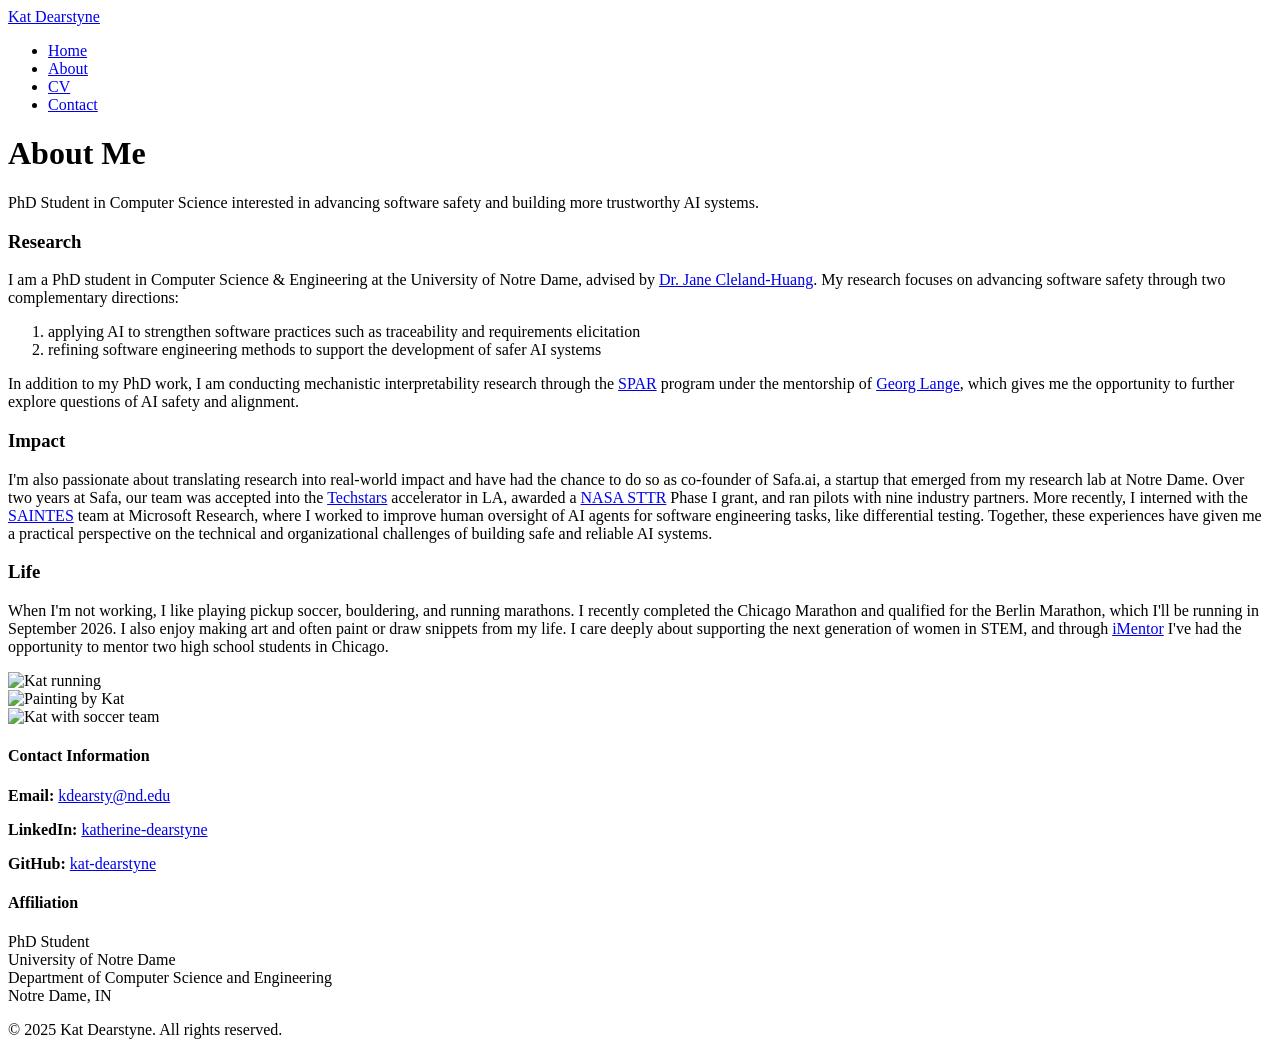
==== about.html @ bb5554ee "update to most recent" ====
<!DOCTYPE html>
<html lang="en">
<head>
    <meta charset="UTF-8">
    <meta name="viewport" content="width=device-width, initial-scale=1.0">
    <title>About - Kat Dearstyne</title>
    <link rel="stylesheet" href="css/style.css">
    <link rel="preconnect" href="https://fonts.googleapis.com">
    <link rel="preconnect" href="https://fonts.gstatic.com" crossorigin>
    <link href="https://fonts.googleapis.com/css2?family=Inter:wght@300;400;500;600;700&display=swap" rel="stylesheet">
</head>
<body>
    <header class="header">
        <nav class="nav">
            <div class="nav-container">
                <a href="index.html" class="nav-logo">Kat Dearstyne</a>
                <ul class="nav-menu">
                    <li class="nav-item">
                        <a href="index.html" class="nav-link">Home</a>
                    </li>
                    <li class="nav-item">
                        <a href="about.html" class="nav-link active">About</a>
                    </li>
                    <li class="nav-item">
                        <a href="cv-research.html" class="nav-link">CV</a>
                    </li>
                    <li class="nav-item">
                        <a href="contact.html" class="nav-link">Contact</a>
                    </li>
                </ul>
                <div class="hamburger">
                    <span class="bar"></span>
                    <span class="bar"></span>
                    <span class="bar"></span>
                </div>
            </div>
        </nav>
    </header>

    <main class="main-content">
        <div class="container">
            <div class="about-header">
                <h1>About Me</h1>
                <p class="lead">PhD Student in Computer Science interested in advancing software safety and building more trustworthy AI systems.</p>
            </div>

            <section class="about-section">
                <div class="about-grid">
                    <div class="about-content">
                    <h3>Research</h3>
                        <p class="spaced-paragraph">I am a PhD student in Computer Science & Engineering at the University of Notre Dame, advised by <a href="https://engineering.nd.edu/faculty/jane-cleland-huang/" target="_blank">Dr. Jane Cleland-Huang</a>. My research focuses on <span class="research-highlight">advancing software safety through two complementary directions</span>:
                        <ol class="inline-research-list">
                            <li><span class="research-highlight">applying AI to strengthen software practices such as traceability and requirements elicitation</span></li>
                            <li><span class="research-highlight">refining software engineering methods to support the development of safer AI systems</span></li>
                        </ol>
                        In addition to my PhD work, I am conducting <span class="research-highlight">mechanistic interpretability research</span> through the <a href="https://sparai.org/" target="_blank">SPAR</a> program under the mentorship of <a href="https://georglange.com/" target="_blank">Georg Lange</a>, which gives me the opportunity to further explore questions of AI safety and alignment.</p>

                        <h3>Impact</h3>
                        <p class="spaced-paragraph">I'm also passionate about translating research into real-world impact and have had the chance to do so as co-founder of Safa.ai, a startup that emerged from my research lab at Notre Dame. Over two years at Safa, our team was accepted into the <a href="https://www.techstars.com/newsroom/announcing-the-techstars-los-angeles-accelerator-spring-class-of-2023" target="_blank">Techstars</a> accelerator in LA, awarded a <a href="https://www.nasa.gov/sbir_sttr/" target="_blank">NASA STTR</a> Phase I grant, and ran pilots with nine industry partners. More recently, I interned with the <a href="https://www.microsoft.com/en-us/research/group/saintes-group/" target="_blank">SAINTES</a>  team at Microsoft Research, where I worked to improve human oversight of AI agents for software engineering tasks, like differential testing. Together, these experiences have given me a practical perspective on the technical and organizational challenges of building safe and reliable AI systems.</p>
                        
                        <h3>Life</h3>
                        <p class="spaced-paragraph">When I'm not working, I like playing pickup soccer, bouldering, and running marathons. I recently completed the Chicago Marathon and qualified for the Berlin Marathon, which I'll be running in September 2026. I also enjoy making art and often paint or draw snippets from my life. I care deeply about supporting the next generation of women in STEM, and through <a href="https://imentor.org/" target="_blank">iMentor</a> I've had the opportunity to mentor two high school students in Chicago.</p>


                    </div>
                    <div class="about-sidebar">
                        <div class="images-sidebar">
                            <div class="image-item">
                                <img src="images/running.JPG" alt="Kat running" class="activity-photo">
                            </div>
                            <div class="image-item">
                                <img src="images/painting.jpg" alt="Painting by Kat" class="activity-photo">
                            </div>
                            <div class="image-item">
                                <img src="images/soccer_team.png" alt="Kat with soccer team" class="activity-photo">
                            </div>
                        </div>
                    </div>
                </div>
            </section>

        </div>
    </main>

    <footer id="contact" class="footer">
        <div class="container">
            <div class="footer-content">
                <div class="contact-info">
                    <h4>Contact Information</h4>
                    <p><strong>Email:</strong> <a href="mailto:kdearsty@nd.edu">kdearsty@nd.edu</a></p>
                    <p><strong>LinkedIn:</strong> <a href="https://linkedin.com/in/katherine-dearstyne" target="_blank">katherine-dearstyne</a></p>
                    <p><strong>GitHub:</strong> <a href="https://github.com/kat-dearstyne" target="_blank">kat-dearstyne</a></p>
                </div>
                <div class="affiliation">
                    <h4>Affiliation</h4>
                    <p>PhD Student<br>
                    University of Notre Dame<br>
                    Department of Computer Science and Engineering<br>
                    Notre Dame, IN</p>
                </div>
            </div>
            <div class="footer-bottom">
                <p>&copy; 2025 Kat Dearstyne. All rights reserved.</p>
            </div>
        </div>
    </footer>

    <script src="js/script.js"></script>
</body>
</html>
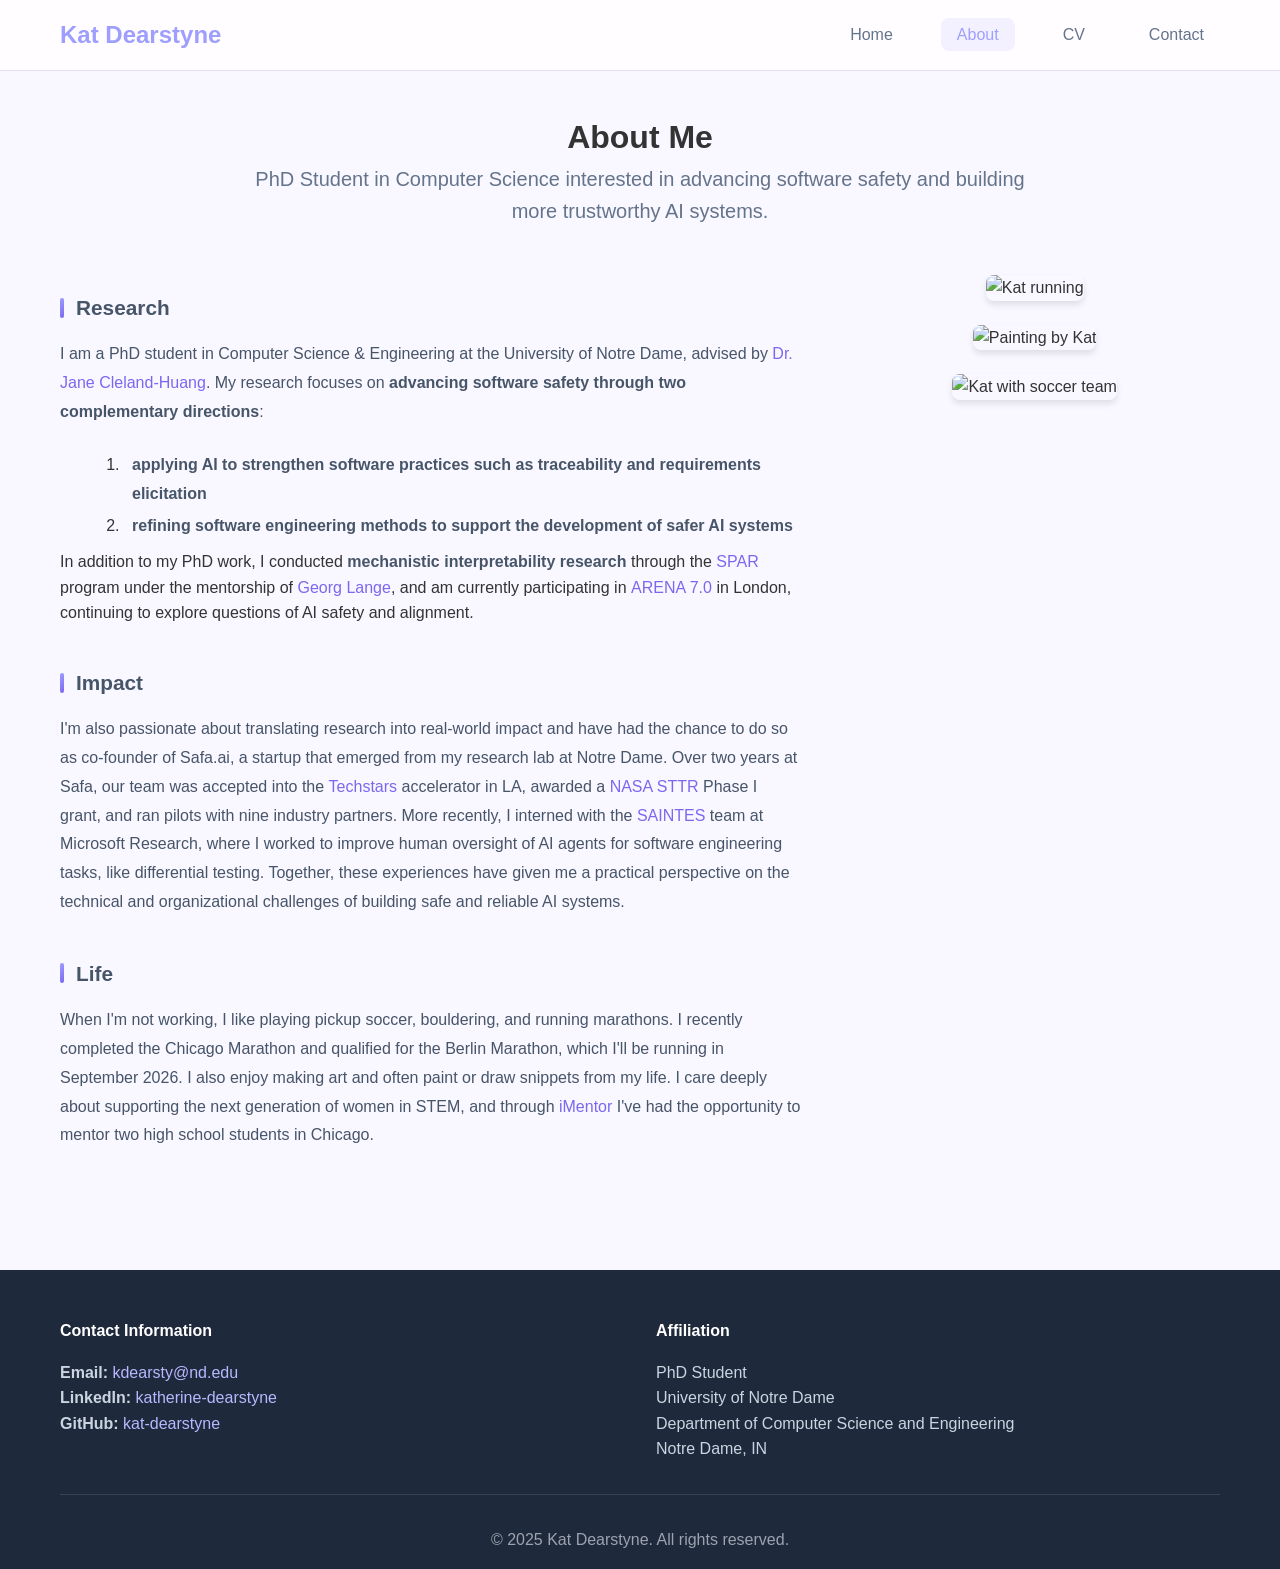
==== commit 601b85a1: "updates for recent changes in positions and projects" ====
--- a/about.html
+++ b/about.html
@@ -53,7 +53,7 @@
                             <li><span class="research-highlight">applying AI to strengthen software practices such as traceability and requirements elicitation</span></li>
                             <li><span class="research-highlight">refining software engineering methods to support the development of safer AI systems</span></li>
                         </ol>
-                        In addition to my PhD work, I am conducting <span class="research-highlight">mechanistic interpretability research</span> through the <a href="https://sparai.org/" target="_blank">SPAR</a> program under the mentorship of <a href="https://georglange.com/" target="_blank">Georg Lange</a>, which gives me the opportunity to further explore questions of AI safety and alignment.</p>
+                        In addition to my PhD work, I conducted <span class="research-highlight">mechanistic interpretability research</span> through the <a href="https://sparai.org/" target="_blank">SPAR</a> program under the mentorship of <a href="https://georglange.com/" target="_blank">Georg Lange</a>, and am currently participating in <a href="https://www.arena.education/" target="_blank">ARENA 7.0</a> in London, continuing to explore questions of AI safety and alignment.</p>
 
                         <h3>Impact</h3>
                         <p class="spaced-paragraph">I'm also passionate about translating research into real-world impact and have had the chance to do so as co-founder of Safa.ai, a startup that emerged from my research lab at Notre Dame. Over two years at Safa, our team was accepted into the <a href="https://www.techstars.com/newsroom/announcing-the-techstars-los-angeles-accelerator-spring-class-of-2023" target="_blank">Techstars</a> accelerator in LA, awarded a <a href="https://www.nasa.gov/sbir_sttr/" target="_blank">NASA STTR</a> Phase I grant, and ran pilots with nine industry partners. More recently, I interned with the <a href="https://www.microsoft.com/en-us/research/group/saintes-group/" target="_blank">SAINTES</a>  team at Microsoft Research, where I worked to improve human oversight of AI agents for software engineering tasks, like differential testing. Together, these experiences have given me a practical perspective on the technical and organizational challenges of building safe and reliable AI systems.</p>
--- a/css/style.css
+++ b/css/style.css
@@ -0,0 +1,1454 @@
+/* Reset and Base Styles */
+* {
+    margin: 0;
+    padding: 0;
+    box-sizing: border-box;
+}
+
+html {
+    scroll-behavior: smooth;
+}
+
+body {
+    font-family: 'Inter', -apple-system, BlinkMacSystemFont, 'Segoe UI', sans-serif;
+    line-height: 1.6;
+    color: #333;
+    background: #f9f7ff;
+}
+
+.container {
+    max-width: 1200px;
+    margin: 0 auto;
+    padding: 0 20px;
+}
+
+/* Navigation */
+.header {
+    position: fixed;
+    top: 0;
+    width: 100%;
+    background: rgba(255, 253, 255, 0.97);
+    backdrop-filter: blur(10px);
+    border-bottom: 1px solid #e2e0f0;
+    z-index: 1000;
+}
+
+.nav {
+    padding: 1rem 0;
+}
+
+.nav-container {
+    display: flex;
+    justify-content: space-between;
+    align-items: center;
+    max-width: 1200px;
+    margin: 0 auto;
+    padding: 0 20px;
+}
+
+.nav-logo {
+    font-size: 1.5rem;
+    font-weight: 600;
+    color: #9E9EFF;
+    text-decoration: none;
+}
+
+.nav-menu {
+    display: flex;
+    list-style: none;
+    gap: 2rem;
+}
+
+.nav-link {
+    color: #64748b;
+    text-decoration: none;
+    font-weight: 500;
+    padding: 0.5rem 1rem;
+    border-radius: 0.5rem;
+    transition: all 0.3s ease;
+}
+
+.nav-link:hover,
+.nav-link.active {
+    color: #9E9EFF;
+    background-color: #f3f1ff;
+}
+
+.hamburger {
+    display: none;
+    flex-direction: column;
+    cursor: pointer;
+}
+
+.bar {
+    width: 25px;
+    height: 3px;
+    background-color: #333;
+    margin: 3px 0;
+    transition: 0.3s;
+}
+
+/* Main Content */
+.main-content {
+    margin-top: 80px;
+    padding: 2rem 0;
+}
+
+/* Hero Section */
+.hero {
+    padding: 6rem 0 4rem;
+    background: linear-gradient(135deg, #9E9EFF 0%, #7B68EE 50%, #6A5ACD 100%);
+    color: white;
+}
+
+.hero-content {
+    display: grid;
+    grid-template-columns: 2fr 1fr;
+    gap: 3rem;
+    align-items: center;
+}
+
+.hero-title {
+    font-size: 3.5rem;
+    font-weight: 700;
+    margin-bottom: 1rem;
+    line-height: 1.2;
+}
+
+.hero-subtitle {
+    font-size: 1.5rem;
+    font-weight: 400;
+    color: #e2e8f0;
+    margin-bottom: 1.5rem;
+}
+
+.hero-description {
+    font-size: 1.1rem;
+    line-height: 1.8;
+    margin-bottom: 2rem;
+    color: #f1f5f9;
+}
+
+.hero-buttons {
+    display: flex;
+    gap: 1rem;
+}
+
+.btn {
+    padding: 0.75rem 1.5rem;
+    border-radius: 0.5rem;
+    text-decoration: none;
+    font-weight: 600;
+    transition: all 0.3s ease;
+    display: inline-block;
+}
+
+.btn-primary {
+    background: #9E9EFF;
+    color: white;
+    border: 2px solid #9E9EFF;
+}
+
+.btn-primary:hover {
+    background: #8282FF;
+    border-color: #8282FF;
+}
+
+.btn-secondary {
+    background: transparent;
+    color: white;
+    border: 2px solid white;
+}
+
+.btn-secondary:hover {
+    background: white;
+    color: #9E9EFF;
+}
+
+.btn-outline {
+    background: transparent;
+    color: #9E9EFF;
+    border: 2px solid #9E9EFF;
+}
+
+.btn-outline:hover {
+    background: #9E9EFF;
+    color: white;
+}
+
+.hero-image {
+    text-align: center;
+    display: flex;
+    justify-content: center;
+    align-items: center;
+}
+
+.profile-photo {
+    width: 300px;
+    height: 300px;
+    border-radius: 50%;
+    object-fit: cover;
+    border: 4px solid rgba(255, 255, 255, 0.9);
+    box-shadow: 0 10px 30px rgba(0, 0, 0, 0.3);
+}
+
+.placeholder-image {
+    width: 300px;
+    height: 300px;
+    background: rgba(255, 255, 255, 0.1);
+    border-radius: 50%;
+    display: flex;
+    align-items: center;
+    justify-content: center;
+    color: #e2e8f0;
+    font-size: 1rem;
+    backdrop-filter: blur(10px);
+    border: 2px solid rgba(255, 255, 255, 0.2);
+}
+
+/* Sections */
+.section-title {
+    font-size: 2.5rem;
+    font-weight: 700;
+    color: #1e293b;
+    margin-bottom: 3rem;
+    text-align: center;
+}
+
+.highlights {
+    padding: 4rem 0;
+    background: #f3f0ff;
+}
+
+.carousel-wrapper {
+    display: flex;
+    align-items: center;
+    gap: 1rem;
+}
+
+.carousel-viewport {
+    overflow: hidden;
+    flex: 1;
+}
+
+.carousel-track {
+    display: flex;
+    gap: 1.5rem;
+    transition: transform 0.4s ease;
+}
+
+.carousel-track .highlight-card {
+    flex-shrink: 0;
+}
+
+.carousel-btn {
+    background: white;
+    border: 1px solid rgba(158, 158, 255, 0.3);
+    border-radius: 50%;
+    width: 44px;
+    height: 44px;
+    display: flex;
+    align-items: center;
+    justify-content: center;
+    cursor: pointer;
+    color: #9E9EFF;
+    flex-shrink: 0;
+    transition: background 0.2s ease, color 0.2s ease;
+}
+
+.carousel-btn:hover {
+    background: #9E9EFF;
+    color: white;
+}
+
+.carousel-btn:disabled {
+    opacity: 0.3;
+    cursor: default;
+    background: white;
+    color: #9E9EFF;
+}
+
+.highlight-card {
+    background: white;
+    padding: 2rem;
+    border-radius: 1rem;
+    box-shadow: 0 4px 10px -1px rgba(158, 158, 255, 0.15);
+    border: 1px solid rgba(158, 158, 255, 0.1);
+    text-align: center;
+    transition: transform 0.3s ease;
+    display: flex;
+    flex-direction: column;
+}
+
+.highlight-card h4 {
+    min-height: 4.5rem;
+    display: flex;
+    align-items: center;
+    justify-content: center;
+    margin-bottom: 0.5rem;
+}
+
+.project-status {
+    display: inline-block;
+    font-size: 0.75rem;
+    font-weight: 600;
+    padding: 0.25rem 0.75rem;
+    border-radius: 1rem;
+    text-transform: uppercase;
+    letter-spacing: 0.05em;
+    margin-bottom: 1rem;
+}
+
+.project-status.current {
+    background: #dcfce7;
+    color: #166534;
+}
+
+.project-status.past {
+    background: #f3f4f6;
+    color: #6b7280;
+}
+
+.project-status.upcoming {
+    background: #dbeafe;
+    color: #1e40af;
+}
+
+.project-link {
+    margin-top: auto;
+    padding-top: 1rem;
+    color: #9E9EFF;
+    text-decoration: none;
+    font-size: 0.9rem;
+    font-weight: 500;
+}
+
+.project-link:hover {
+    text-decoration: underline;
+}
+
+.highlight-card:hover {
+    transform: translateY(-5px);
+}
+
+.highlight-icon {
+    font-size: 3rem;
+    margin-bottom: 1rem;
+}
+
+.highlight-card h4 {
+    font-size: 1.25rem;
+    font-weight: 600;
+    color: #1e293b;
+    margin-bottom: 1rem;
+}
+
+/* Recent Publications */
+.recent-publications {
+    padding: 4rem 0;
+}
+
+.publications-preview {
+    margin-bottom: 2rem;
+}
+
+.publication-item {
+    background: white;
+    padding: 1.5rem;
+    margin-bottom: 1rem;
+    border-radius: 0.5rem;
+    border-left: 4px solid #9E9EFF;
+    box-shadow: 0 2px 4px rgba(0, 0, 0, 0.1);
+}
+
+.pub-year {
+    background: #9E9EFF;
+    color: white;
+    padding: 0.25rem 0.75rem;
+    border-radius: 1rem;
+    font-size: 0.875rem;
+    font-weight: 600;
+}
+
+.publication-item h4 {
+    font-size: 1.125rem;
+    font-weight: 600;
+    color: #1e293b;
+    margin: 0.5rem 0;
+}
+
+.pub-venue {
+    color: #64748b;
+    font-style: italic;
+}
+
+.text-center {
+    text-align: center;
+}
+
+/* Footer */
+.footer {
+    background: #1e293b;
+    color: #cbd5e1;
+    padding: 3rem 0 1rem;
+}
+
+.footer-content {
+    display: grid;
+    grid-template-columns: repeat(auto-fit, minmax(250px, 1fr));
+    gap: 2rem;
+    margin-bottom: 2rem;
+}
+
+.footer h4 {
+    color: white;
+    margin-bottom: 1rem;
+}
+
+.footer a {
+    color: #B8B8FF;
+    text-decoration: none;
+}
+
+.footer a:hover {
+    color: #D0D0FF;
+}
+
+.footer-bottom {
+    text-align: center;
+    padding-top: 2rem;
+    border-top: 1px solid #374151;
+    color: #9ca3af;
+}
+
+/* About Page Styles */
+.page-header {
+    text-align: center;
+    padding: 2rem 0;
+    margin-bottom: 2rem;
+}
+
+/* CV Download Button */
+.cv-download {
+    margin-top: 2rem;
+}
+
+.cv-download-btn {
+    display: inline-flex;
+    align-items: center;
+    gap: 0.5rem;
+    background: linear-gradient(135deg, #9E9EFF 0%, #7B68EE 100%);
+    color: white;
+    padding: 0.75rem 1.5rem;
+    text-decoration: none;
+    border-radius: 0.5rem;
+    font-weight: 600;
+    transition: transform 0.2s ease, box-shadow 0.2s ease;
+    box-shadow: 0 4px 6px rgba(158, 158, 255, 0.25);
+}
+
+.cv-download-btn:hover {
+    transform: translateY(-1px);
+    box-shadow: 0 6px 12px rgba(158, 158, 255, 0.35);
+    color: white;
+}
+
+.page-header h1 {
+    font-size: 3rem;
+    font-weight: 700;
+    color: #1e293b;
+    margin-bottom: 1rem;
+}
+
+.lead {
+    font-size: 1.25rem;
+    color: #64748b;
+    max-width: 800px;
+    margin: 0 auto;
+}
+
+.about-header {
+    text-align: center;
+    margin-bottom: 3rem;
+}
+
+.about-section {
+    margin-bottom: 4rem;
+}
+
+.about-grid {
+    display: grid;
+    grid-template-columns: 2fr 1fr;
+    gap: 3rem;
+}
+
+/* New layout with images sidebar */
+.about-grid-with-images {
+    display: grid;
+    grid-template-columns: 250px 2fr 1fr;
+    gap: 3rem;
+    align-items: start;
+}
+
+.images-sidebar {
+    display: flex;
+    flex-direction: column;
+    gap: 1.5rem;
+}
+
+.images-sidebar .image-item {
+    text-align: center;
+}
+
+.images-sidebar .activity-photo {
+    width: 300px;
+    height: 300px;
+    object-fit: cover;
+    border-radius: 0.5rem;
+    box-shadow: 0 4px 6px rgba(0, 0, 0, 0.1);
+}
+
+/* Specific positioning for each image */
+.images-sidebar .image-item:nth-child(1) .activity-photo {
+    object-position: center top; /* Running image - show head */
+}
+
+.images-sidebar .image-item:nth-child(2) .activity-photo {
+    object-position: center bottom; /* Painting image - show bottom */
+}
+
+.images-sidebar .image-item:nth-child(3) .activity-photo {
+    object-position: center center; /* Soccer image - keep centered */
+}
+
+.about-content-main {
+    padding: 0;
+}
+
+/* Paragraph spacing */
+.spaced-paragraph {
+    margin-bottom: 2.5rem;
+}
+
+/* Inline Education Section */
+.education-inline {
+    display: grid;
+    grid-template-columns: 1fr 1fr;
+    gap: 2rem;
+    margin-top: 1.5rem;
+}
+
+.education-item-inline {
+    background: #f8fafc;
+    padding: 1.5rem;
+    border-radius: 0.5rem;
+    border-left: 3px solid #9E9EFF;
+}
+
+.education-item-inline h4 {
+    color: #9E9EFF;
+    font-weight: 600;
+    margin-bottom: 0.5rem;
+}
+
+
+/* Education heading to match original Professional Experience size */
+.about-content h2:not(:first-child) {
+    font-size: 2rem;
+    font-weight: 600;
+    margin-bottom: 1.5rem;
+}
+
+/* Education Section */
+.education-section {
+    margin: 4rem 0;
+}
+
+.education-grid {
+    display: grid;
+    grid-template-columns: 1fr 1fr;
+    gap: 3rem;
+}
+
+.education-item-large {
+    background: #f8fafc;
+    padding: 2rem;
+    border-radius: 0.75rem;
+    border-left: 4px solid #9E9EFF;
+}
+
+.education-item-large h3 {
+    color: #9E9EFF;
+    font-size: 1.3rem;
+    font-weight: 600;
+    margin-bottom: 0.75rem;
+}
+
+.education-item-large .institution {
+    font-weight: 600;
+    color: #1e293b;
+    font-size: 1.1rem;
+    margin-bottom: 0.5rem;
+}
+
+.education-item-large .date {
+    color: #64748b;
+    font-weight: 500;
+    margin-bottom: 0.5rem;
+}
+
+.education-item-large .detail {
+    color: #475569;
+    font-style: italic;
+}
+
+.about-content h2 {
+    font-size: 2.5rem;
+    color: #1e293b;
+    margin-bottom: 1rem;
+}
+
+.about-content h3 {
+    font-size: 1.3rem;
+    color: #475569;
+    font-weight: 600;
+    margin-top: 2.5rem;
+    margin-bottom: 1rem;
+    position: relative;
+    padding-left: 1rem;
+}
+
+.about-content h3:first-of-type {
+    margin-top: 1rem;
+}
+
+/* About page link styling */
+.about-content a {
+    color: #7B68EE;
+    text-decoration: none;
+    font-weight: 500;
+    transition: color 0.2s ease, text-decoration 0.2s ease;
+}
+
+.about-content a:hover {
+    color: #9E9EFF;
+    text-decoration: underline;
+}
+
+.about-content h3::before {
+    content: '';
+    position: absolute;
+    left: 0;
+    top: 50%;
+    transform: translateY(-50%);
+    width: 4px;
+    height: 20px;
+    background: linear-gradient(135deg, #9E9EFF 0%, #7B68EE 100%);
+    border-radius: 2px;
+}
+
+.about-content p {
+    margin-bottom: 1.5rem;
+    line-height: 1.8;
+    color: #475569;
+}
+
+.research-interests {
+    list-style: none;
+    display: grid;
+    grid-template-columns: repeat(auto-fit, minmax(250px, 1fr));
+    gap: 0.5rem;
+}
+
+.research-interests li {
+    padding: 0.5rem 0;
+    border-left: 3px solid #9E9EFF;
+    padding-left: 1rem;
+    background: #faf9ff;
+    margin-bottom: 0.5rem;
+}
+
+.about-card {
+    background: white;
+    padding: 1.5rem;
+    border-radius: 0.5rem;
+    box-shadow: 0 2px 8px rgba(158, 158, 255, 0.12);
+    border: 1px solid rgba(158, 158, 255, 0.08);
+    margin-bottom: 1.5rem;
+}
+
+.about-card h3 {
+    color: #1e293b;
+    margin-bottom: 1rem;
+}
+
+.education-item {
+    margin-bottom: 1.5rem;
+    padding-bottom: 1rem;
+    border-bottom: 1px solid #e2e8f0;
+}
+
+.education-item:last-child {
+    border-bottom: none;
+    margin-bottom: 0;
+}
+
+.education-item h4 {
+    color: #9E9EFF;
+    font-weight: 600;
+    margin-bottom: 0.5rem;
+}
+
+/* Sidebar Experience Styling */
+.sidebar-exp-item {
+    margin-bottom: 1.25rem;
+    padding-bottom: 0.75rem;
+    border-bottom: 1px solid #e2e8f0;
+}
+
+.sidebar-exp-item:last-child {
+    border-bottom: none;
+    margin-bottom: 0;
+}
+
+.sidebar-exp-item h4 {
+    color: #9E9EFF;
+    font-weight: 600;
+    margin-bottom: 0.25rem;
+    font-size: 0.9rem;
+}
+
+.institution {
+    font-weight: 500;
+    color: #1e293b;
+}
+
+.date {
+    color: #64748b;
+    font-size: 0.9rem;
+    margin: 0.25rem 0;
+}
+
+.detail {
+    color: #64748b;
+    font-size: 0.9rem;
+}
+
+.quick-facts {
+    list-style: none;
+}
+
+.quick-facts li {
+    padding: 0.5rem 0;
+    border-bottom: 1px solid #f1f5f9;
+}
+
+.quick-facts strong {
+    color: #9E9EFF;
+}
+
+/* Experience Timeline */
+.experience-section {
+    margin: 4rem 0;
+}
+
+
+.experience-timeline {
+    position: relative;
+    padding-left: 2.5rem;
+}
+
+.experience-timeline::before {
+    content: '';
+    position: absolute;
+    left: 1.4rem;
+    top: 0;
+    bottom: 0;
+    width: 2px;
+    background: #e2e8f0;
+}
+
+.experience-item {
+    position: relative;
+    margin-bottom: 2rem;
+    background: white;
+    padding: 1.5rem;
+    border-radius: 0.5rem;
+    box-shadow: 0 2px 8px rgba(158, 158, 255, 0.12);
+    border: 1px solid rgba(158, 158, 255, 0.08);
+}
+
+.experience-item::before {
+    content: '';
+    position: absolute;
+    left: -1.75rem;
+    top: 1.5rem;
+    width: 12px;
+    height: 12px;
+    background: #9E9EFF;
+    border-radius: 50%;
+    border: 3px solid white;
+}
+
+.exp-date {
+    position: absolute;
+    left: -13rem;
+    top: 1.25rem;
+    font-size: 0.875rem;
+    font-weight: 600;
+    width: 11rem;
+    white-space: nowrap;
+    color: #9E9EFF;
+    text-align: right;
+}
+
+.experience-item h3 {
+    color: #1e293b;
+    font-size: 1.25rem;
+    margin-bottom: 0.5rem;
+}
+
+.experience-item h4 {
+    color: #64748b;
+    font-weight: 500;
+    margin-bottom: 1rem;
+}
+
+/* Personal Images Section */
+.personal-images {
+    margin: 2rem 0 3rem;
+}
+
+.images-grid {
+    display: grid;
+    grid-template-columns: repeat(auto-fit, minmax(300px, 1fr));
+    gap: 2rem;
+}
+
+.image-item {
+    text-align: center;
+}
+
+/* Content with floating images */
+.content-with-image {
+    overflow: hidden;
+    margin-bottom: 2rem;
+}
+
+.floating-image {
+    width: 250px;
+    margin: 1rem;
+}
+
+.floating-image.left {
+    float: left;
+    margin-left: 0;
+    margin-right: 2rem;
+}
+
+.floating-image.right {
+    float: right;
+    margin-right: 0;
+    margin-left: 2rem;
+}
+
+/* Research Highlight Styling */
+.research-highlight {
+    color: #475569;
+    font-weight: 600;
+}
+
+/* Inline Research List Styling */
+.inline-research-list {
+    margin: 0.5rem 0 0.5rem 2rem;
+    padding-left: 2rem;
+    font-size: inherit;
+    line-height: 1.8;
+}
+
+.inline-research-list li {
+    margin: 0.25rem 0;
+    padding-left: 0.5rem;
+}
+
+.activity-photo {
+    width: 100%;
+    max-width: 400px;
+    height: 350px;
+    object-fit: cover;
+    object-position: center top;
+    border-radius: 0.5rem;
+    box-shadow: 0 4px 6px rgba(0, 0, 0, 0.1);
+    transition: transform 0.3s ease;
+}
+
+.floating-image .activity-photo {
+    height: 200px;
+    max-width: 100%;
+}
+
+.activity-photo:hover {
+    transform: scale(1.02);
+}
+
+.image-caption {
+    margin-top: 0.75rem;
+    font-style: italic;
+    color: #64748b;
+    font-size: 0.9rem;
+}
+
+/* Clear floats after content */
+.content-with-image::after {
+    content: "";
+    display: table;
+    clear: both;
+}
+
+/* Responsive adjustments */
+@media (max-width: 768px) {
+    .floating-image {
+        float: none;
+        width: 100%;
+        margin: 1rem 0;
+    }
+    
+    .floating-image.left,
+    .floating-image.right {
+        margin-left: 0;
+        margin-right: 0;
+    }
+}
+
+/* Awards Section */
+.awards-section {
+    margin: 4rem 0;
+}
+
+.awards-grid {
+    display: grid;
+    grid-template-columns: repeat(auto-fit, minmax(250px, 1fr));
+    gap: 1.5rem;
+}
+
+.award-item {
+    background: white;
+    padding: 1.5rem;
+    border-radius: 0.5rem;
+    border-left: 4px solid #B8B8FF;
+    box-shadow: 0 2px 4px rgba(0, 0, 0, 0.1);
+}
+
+.award-item h3 {
+    color: #1e293b;
+    font-size: 1.125rem;
+    margin-bottom: 0.5rem;
+}
+
+.award-item p {
+    color: #64748b;
+}
+
+/* Publications Page Styles */
+.publications-section {
+    margin: 2rem 0;
+}
+
+.publications-list {
+    margin-bottom: 3rem;
+}
+
+.publications-list .publication-item {
+    display: flex;
+    gap: 1.5rem;
+    align-items: flex-start;
+    padding: 2rem;
+    margin-bottom: 2rem;
+    border: 1px solid #e2e8f0;
+    border-radius: 0.5rem;
+    background: white;
+}
+
+.pub-number {
+    min-width: 40px;
+    height: 40px;
+    background: linear-gradient(135deg, #9E9EFF, #7B68EE);
+    color: white;
+    border-radius: 50%;
+    display: flex;
+    align-items: center;
+    justify-content: center;
+    font-weight: 600;
+    font-size: 1.125rem;
+}
+
+.pub-content {
+    flex: 1;
+}
+
+.pub-title {
+    font-size: 1.25rem;
+    font-weight: 600;
+    color: #1e293b;
+    margin-bottom: 0.75rem;
+}
+
+.pub-title-link {
+    color: inherit;
+    text-decoration: none;
+    transition: color 0.2s ease;
+}
+
+.pub-title-link:hover {
+    color: #9E9EFF;
+    text-decoration: underline;
+}
+
+.pub-authors {
+    color: #64748b;
+    margin-bottom: 0.5rem;
+}
+
+.pub-authors strong {
+    color: #1e293b;
+}
+
+.pub-venue {
+    font-style: italic;
+    color: #64748b;
+    margin-bottom: 0.25rem;
+}
+
+.pub-location {
+    color: #94a3b8;
+    font-size: 0.9rem;
+    margin-bottom: 0.75rem;
+}
+
+.pub-link {
+    color: #9E9EFF;
+    text-decoration: none;
+    font-size: 0.9rem;
+}
+
+.pub-link:hover {
+    text-decoration: underline;
+}
+
+.pub-tags {
+    margin-top: 1rem;
+    display: flex;
+    flex-wrap: wrap;
+    gap: 0.5rem;
+}
+
+.tag {
+    background: #f3f1ff;
+    color: #7B68EE;
+    padding: 0.25rem 0.75rem;
+    border-radius: 1rem;
+    font-size: 0.75rem;
+    font-weight: 500;
+}
+
+.subsection-title {
+    font-size: 1.25rem;
+    color: #64748b;
+    font-weight: 600;
+    margin-bottom: 1.5rem;
+}
+
+/* Publication Stats */
+.publication-stats {
+    background: white;
+    padding: 2rem;
+    border-radius: 0.5rem;
+    margin-bottom: 3rem;
+    box-shadow: 0 2px 4px rgba(0, 0, 0, 0.05);
+}
+
+.stats-grid {
+    display: grid;
+    grid-template-columns: repeat(auto-fit, minmax(120px, 1fr));
+    gap: 1.5rem;
+    text-align: center;
+}
+
+.stat-item {
+    background: white;
+    padding: 1rem;
+    border-radius: 0.5rem;
+}
+
+.stat-number {
+    font-size: 2rem;
+    font-weight: 700;
+    color: #9E9EFF;
+    display: block;
+}
+
+.stat-label {
+    color: #64748b;
+    font-size: 0.875rem;
+}
+
+/* Research Areas */
+.research-areas {
+    margin: 4rem 0;
+}
+
+.areas-grid {
+    display: grid;
+    grid-template-columns: repeat(auto-fit, minmax(280px, 1fr));
+    gap: 1.5rem;
+}
+
+.area-card {
+    background: white;
+    padding: 1.5rem;
+    border-radius: 0.5rem;
+    box-shadow: 0 2px 8px rgba(158, 158, 255, 0.12);
+    border-top: 4px solid #9E9EFF;
+}
+
+.area-card h3 {
+    color: #1e293b;
+    margin-bottom: 1rem;
+}
+
+/* Research Page Styles */
+.research-overview {
+    margin: 2rem 0 4rem;
+}
+
+.overview-grid {
+    display: grid;
+    grid-template-columns: 2fr 1fr;
+    gap: 3rem;
+}
+
+.research-impact h3 {
+    color: #1e293b;
+    margin: 2rem 0 1rem;
+}
+
+.research-impact ul {
+    list-style: none;
+}
+
+.research-impact li {
+    padding: 0.5rem 0;
+    border-left: 3px solid #B8B8FF;
+    padding-left: 1rem;
+    margin-bottom: 0.5rem;
+}
+
+.overview-sidebar {
+    display: flex;
+    flex-direction: column;
+    gap: 1.5rem;
+}
+
+.research-stats {
+    background: white;
+    padding: 2rem;
+    border-radius: 0.5rem;
+    box-shadow: 0 2px 4px rgba(0, 0, 0, 0.1);
+    text-align: center;
+}
+
+.stat {
+    margin-bottom: 1.5rem;
+}
+
+.stat-number {
+    display: block;
+    font-size: 2.5rem;
+    font-weight: 700;
+    color: #9E9EFF;
+}
+
+.stat-label {
+    color: #64748b;
+    font-size: 0.9rem;
+}
+
+/* Research Areas Section */
+.research-areas-section {
+    margin: 4rem 0;
+}
+
+.research-area {
+    background: white;
+    border-radius: 0.5rem;
+    box-shadow: 0 2px 4px rgba(0, 0, 0, 0.1);
+    margin-bottom: 2rem;
+    overflow: hidden;
+}
+
+.area-header {
+    background: linear-gradient(135deg, #9E9EFF 0%, #7B68EE 50%, #6A5ACD 100%);
+    color: white;
+    padding: 1.5rem;
+    display: flex;
+    align-items: center;
+    gap: 1rem;
+}
+
+.area-icon {
+    font-size: 2rem;
+}
+
+.area-header h3 {
+    font-size: 1.5rem;
+    font-weight: 600;
+}
+
+.area-content {
+    padding: 2rem;
+}
+
+.area-content h4 {
+    color: #1e293b;
+    font-size: 1.125rem;
+    margin: 1.5rem 0 0.75rem;
+}
+
+.area-content ul {
+    margin-bottom: 1rem;
+}
+
+.area-content li {
+    margin-bottom: 0.5rem;
+    color: #475569;
+}
+
+.tech-tags {
+    display: flex;
+    flex-wrap: wrap;
+    gap: 0.5rem;
+    margin: 1rem 0;
+}
+
+.tech-tag {
+    background: #ede9fe;
+    color: #6A5ACD;
+    padding: 0.25rem 0.75rem;
+    border-radius: 1rem;
+    font-size: 0.875rem;
+    font-weight: 500;
+}
+
+.related-pubs {
+    list-style: none;
+}
+
+.related-pubs li {
+    padding: 0.5rem 0;
+    border-left: 3px solid #9E9EFF;
+    padding-left: 1rem;
+    margin-bottom: 0.5rem;
+    background: #faf9ff;
+    font-size: 0.9rem;
+}
+
+/* Current Projects */
+.current-projects {
+    margin: 4rem 0;
+}
+
+.projects-grid {
+    display: grid;
+    grid-template-columns: repeat(auto-fit, minmax(300px, 1fr));
+    gap: 1.5rem;
+}
+
+.project-card {
+    background: white;
+    padding: 1.5rem;
+    border-radius: 0.5rem;
+    box-shadow: 0 2px 8px rgba(158, 158, 255, 0.12);
+    border: 1px solid rgba(158, 158, 255, 0.08);
+    position: relative;
+}
+
+.project-card h3 {
+    color: #1e293b;
+    margin-bottom: 0.5rem;
+}
+
+.project-duration {
+    color: #64748b;
+    font-size: 0.9rem;
+    margin-bottom: 1rem;
+}
+
+
+/* Collaboration Section */
+.collaboration {
+    margin: 4rem 0;
+}
+
+.collaboration-content {
+    display: grid;
+    grid-template-columns: repeat(auto-fit, minmax(300px, 1fr));
+    gap: 2rem;
+}
+
+.advisor-info,
+.collaborators {
+    background: white;
+    padding: 1.5rem;
+    border-radius: 0.5rem;
+    box-shadow: 0 2px 4px rgba(0, 0, 0, 0.1);
+}
+
+.collaboration h3 {
+    color: #1e293b;
+    margin-bottom: 1rem;
+}
+
+.collaborators ul {
+    list-style: none;
+}
+
+.collaborators li {
+    padding: 0.5rem 0;
+    border-bottom: 1px solid #f1f5f9;
+}
+
+/* Mobile Responsiveness */
+@media screen and (max-width: 768px) {
+    .hamburger {
+        display: flex;
+    }
+
+    .nav-menu {
+        position: fixed;
+        left: -100%;
+        top: 70px;
+        flex-direction: column;
+        background-color: white;
+        width: 100%;
+        text-align: center;
+        transition: 0.3s;
+        box-shadow: 0 10px 27px rgba(0, 0, 0, 0.05);
+        padding: 2rem 0;
+    }
+
+    .nav-menu.active {
+        left: 0;
+    }
+
+    .nav-item {
+        margin: 1rem 0;
+    }
+
+    .hamburger.active .bar:nth-child(2) {
+        opacity: 0;
+    }
+
+    .hamburger.active .bar:nth-child(1) {
+        transform: translateY(8px) rotate(45deg);
+    }
+
+    .hamburger.active .bar:nth-child(3) {
+        transform: translateY(-8px) rotate(-45deg);
+    }
+
+    .hero-content {
+        grid-template-columns: 1fr;
+        text-align: center;
+    }
+
+    .hero-title {
+        font-size: 2.5rem;
+    }
+
+    .profile-photo {
+        width: 250px;
+        height: 250px;
+        margin-top: 2rem;
+    }
+
+    .about-grid,
+    .about-grid-with-images,
+    .education-grid,
+    .education-inline,
+    .experience-inline,
+    .overview-grid {
+        grid-template-columns: 1fr;
+    }
+    
+    .images-sidebar {
+        flex-direction: row;
+        gap: 1rem;
+        margin-bottom: 2rem;
+    }
+    
+    .images-sidebar .image-item {
+        flex: 1;
+    }
+
+    .carousel-track .highlight-card {
+        min-width: 100%;
+    }
+
+    .exp-date {
+        position: static;
+        margin-bottom: 0.5rem;
+        text-align: left;
+        width: auto;
+    }
+
+    .experience-timeline {
+        padding-left: 0;
+    }
+
+    .experience-timeline::before {
+        display: none;
+    }
+
+    .experience-item::before {
+        display: none;
+    }
+
+    .publications-list .publication-item {
+        flex-direction: column;
+        text-align: center;
+    }
+
+    .pub-number {
+        align-self: center;
+    }
+}
+
+@media screen and (max-width: 480px) {
+    .container {
+        padding: 0 15px;
+    }
+
+    .hero-title {
+        font-size: 2rem;
+    }
+
+    .section-title {
+        font-size: 2rem;
+    }
+
+    .page-header h1 {
+        font-size: 2.5rem;
+    }
+
+    .hero-buttons {
+        flex-direction: column;
+    }
+
+    .stats-grid {
+        grid-template-columns: repeat(2, 1fr);
+    }
+
+    .highlights-grid {
+        grid-template-columns: 1fr;
+    }
+}
